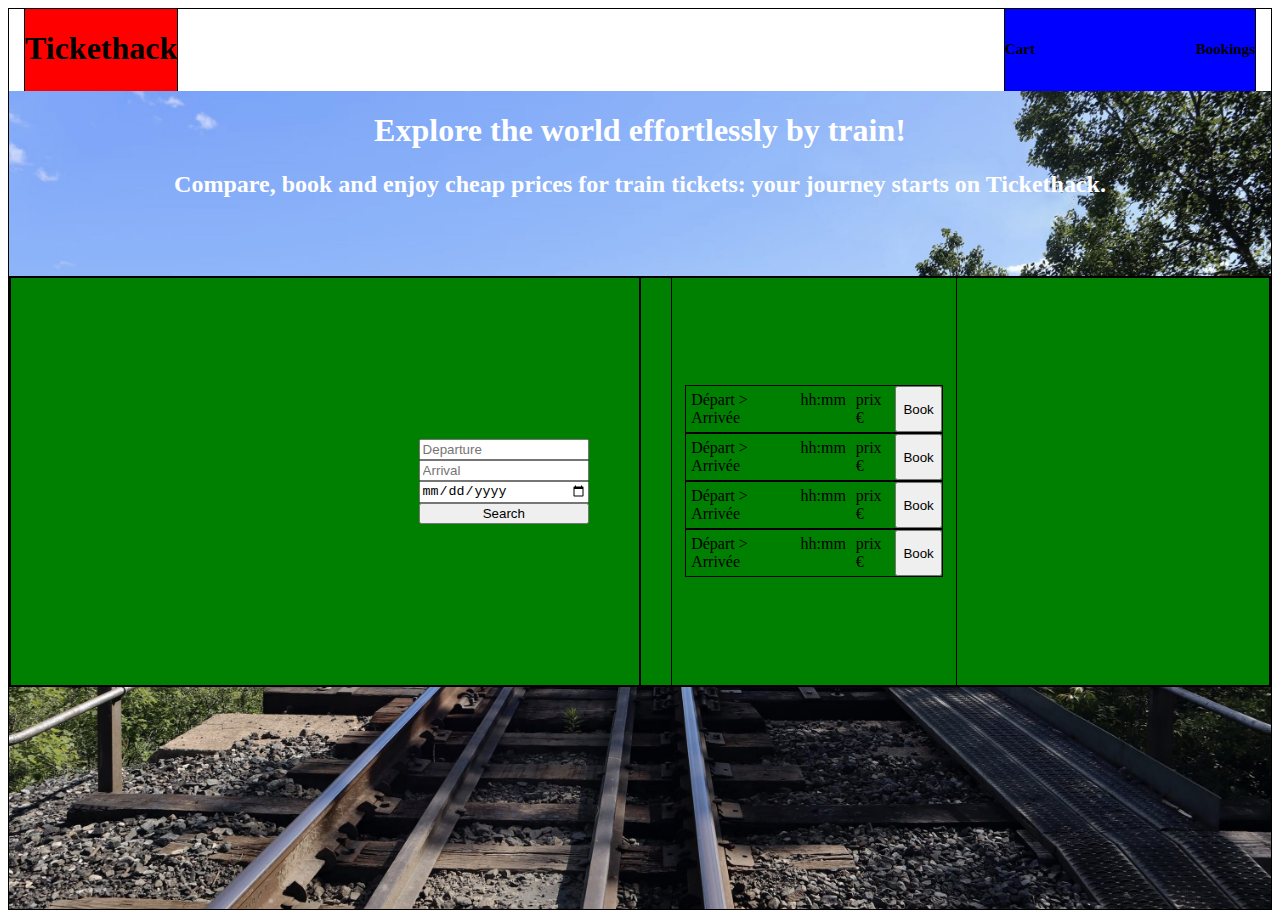
==== index.html @ 11d70c06 "Ajout des conteneurs de recherche et de resultats, avancement du HTML de base" ====
<!DOCTYPE html>
<html lang="en">
<head>
    <meta charset="UTF-8">
    <meta name="viewport" content="width=device-width, initial-scale=1.0">
    <title>Document</title>
    <link rel="stylesheet" href="style.css"/>
    <link href="fonts/FiraSansExtraCondensed-Bold.ttf" rel="fonts">
</head>
<body>
    <header>
        <div id="logo">
            <h1>Tickethack</h1>
        </div>
        <div id="pages">
            <h2 class="onglet">Cart</h2>
            <h2 class="onglet">Bookings</h2>
        </div>
    </header>
    <container>
        <div id="titres">
            <h1>Explore the world effortlessly by train!</h1>
            <h2>Compare, book and enjoy cheap prices for train tickets: your journey starts on Tickethack.</h2>
        </div>
        <div id="columns-container">
            <div id="colonne-gauche">
                <div id="tripSearch">
                    <input id="search-departure" type="text" placeholder="Departure" />
                    <input id="search-arrival" type="text" placeholder="Arrival" />
                    <input id="search-date" type="date"  />
                    <button id="search-button" type="button">Search</button>
                </div>
            </div>
            <div id="colonne-droit">
                <div id="trips-container">
                    <div class="row">
                        <p>Départ > Arrivée</p>
                        <p>hh:mm</p>
                        <p>prix €</p>
                        <button id="book-button" type="button">Book</button>
                    </div>
                    <div class="row">
                        <p>Départ > Arrivée</p>
                        <p>hh:mm</p>
                        <p>prix €</p>
                        <button id="book-button" type="button">Book</button>
                    </div>
                    <div class="row">
                        <p>Départ > Arrivée</p>
                        <p>hh:mm</p>
                        <p>prix €</p>
                        <button id="book-button" type="button">Book</button>
                    </div>
                    <div class="row">
                        <p>Départ > Arrivée</p>
                        <p>hh:mm</p>
                        <p>prix €</p>
                        <button id="book-button" type="button">Book</button>
                    </div>
                </div>
            </div>
        </div>
    </container>
 
    <script src="script.js"></script>
</body>
</html>
---- style.css ----
body {
    display: grid;
    grid-template-rows: repeat(14, 1fr);
    grid-template-columns: repeat(14, 1fr);
    border: 1px solid black;
    height: 100vh;
}

header {
    grid-row-start: 1;
    grid-row-end: 2;
    grid-column-start: 1;
    grid-column-end: 15;
    background-color: white;
    padding: 0 15px;
    display: flex;
    flex-direction: row;
    justify-content: space-between;
    align-items: center;
}

#logo {
    display: flex;
    margin-left: 0px;
    height: 100%;
    border: 1px solid black;
    background-color: red;
    text-align: center;
    justify-content: center;
    font-family: fira
}
.onglet {
    font-size: 15px;
}

#pages {
    display: flex;
    flex-direction: row;
    justify-content: space-between;
    align-items: center;

    margin-right: 0px;
    width: 250px;
    height: 100%;
    border: 1px solid black;
    background-color: blue;
}

container {
    grid-row-start: 2;
    grid-row-end: 15;
    grid-column-start: 1;
    grid-column-end: 15;
    background-image: url('images/background.jpg');
    background-size: cover;
}

#colonne-gauche {
    display: flex;
    justify-content: right;
    align-items: center;
    padding: 0 30px;
    width: 50%;
    border: 1px solid black;
    align-items: right;
}

#colonne-droit {
    display: flex;
    justify-content: left;
    align-items: center;
    padding: 0 30px;
    width: 50%;
    border: 1px solid black;
    align-items: left;
}

#tripSearch {
    width: 30%;
    display: flex;
    margin: 20px;
    flex-direction: column;
}

#trips-container {
    width: 50%;
    height: 100%;
    display: flex;
    flex-direction: column;
    justify-content: center;
    align-items: center;
    border: 1px solid black;
    overflow: scroll;
}

.row {
    width: 90%;
    display: flex;
    flex-direction: row;
    border: 1px solid black;
}

p {
    margin: 5px;
}


#titres {
    height: 20%;
    text-align: center;
    color: white;
}

#columns-container {
    display: flex;
    flex-direction: row;
    height: 50%;
    border: 1px solid black;
    background-color: green;
}
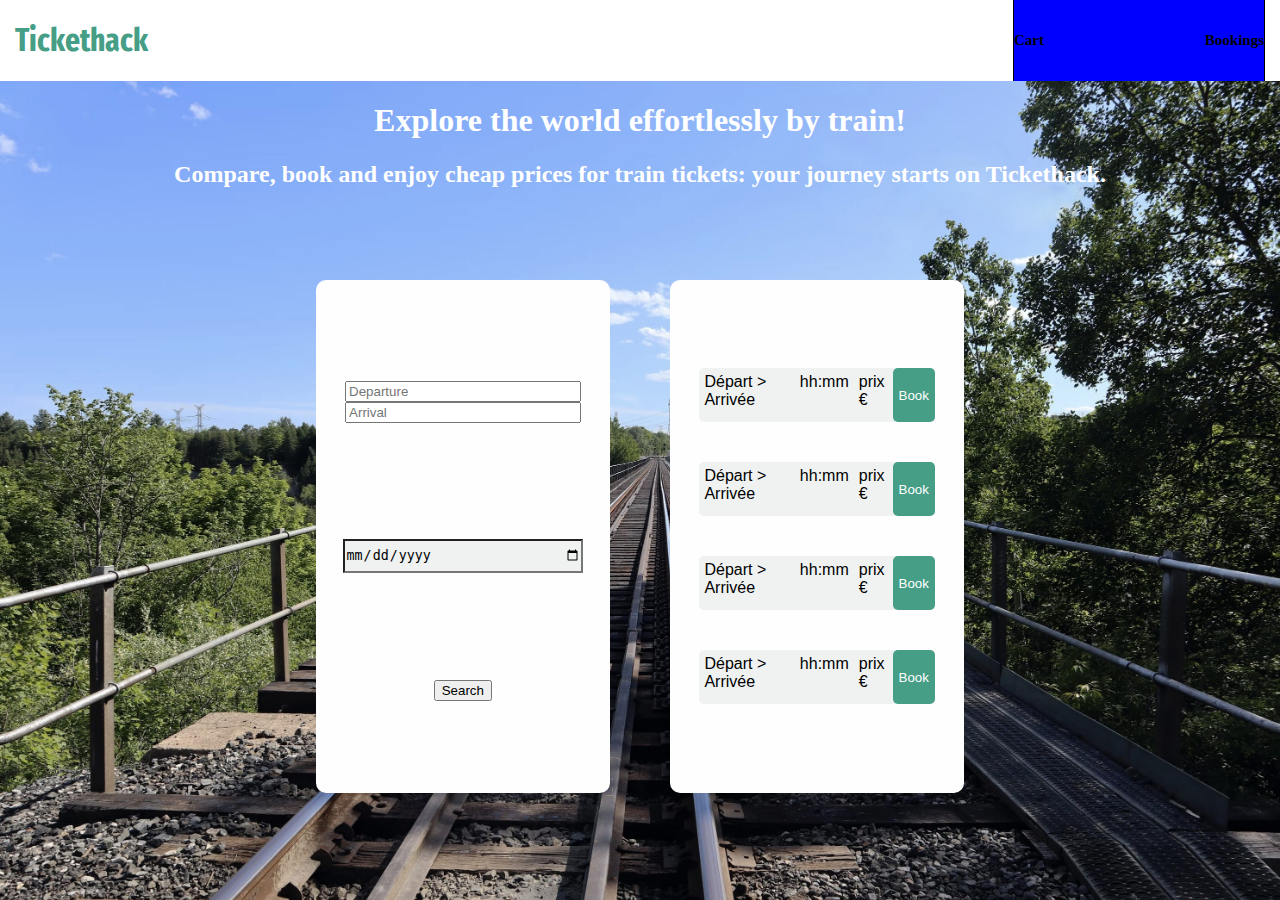
==== commit 56e6879e: "Avancement du CSS et premier réglage du format de date" ====
--- a/index.html
+++ b/index.html
@@ -5,7 +5,6 @@
     <meta name="viewport" content="width=device-width, initial-scale=1.0">
     <title>Document</title>
     <link rel="stylesheet" href="style.css"/>
-    <link href="fonts/FiraSansExtraCondensed-Bold.ttf" rel="fonts">
 </head>
 <body>
     <header>
@@ -24,15 +23,17 @@
         </div>
         <div id="columns-container">
             <div id="colonne-gauche">
-                <div id="tripSearch">
-                    <input id="search-departure" type="text" placeholder="Departure" />
-                    <input id="search-arrival" type="text" placeholder="Arrival" />
-                    <input id="search-date" type="date"  />
+                <div id="tripSearch"  class="boite-blanche">
+                    <div  class="champ">
+                        <input id="search-departure" type="text" placeholder="Departure" />
+                        <input id="search-arrival" type="text" placeholder="Arrival" />
+                    </div>
+                    <input id="search-date" class="champ" type="date" />
                     <button id="search-button" type="button">Search</button>
                 </div>
             </div>
             <div id="colonne-droit">
-                <div id="trips-container">
+                <div id="trips-container" class="boite-blanche">
                     <div class="row">
                         <p>Départ > Arrivée</p>
                         <p>hh:mm</p>
--- a/style.css
+++ b/style.css
@@ -1,8 +1,10 @@
+@import url('https://fonts.googleapis.com/css2?family=Fira+Sans+Extra+Condensed:ital,wght@0,100;0,200;0,300;0,400;0,500;0,600;0,700;0,800;0,900;1,100;1,200;1,300;1,400;1,500;1,600;1,700;1,800;1,900&family=PT+Serif:ital,wght@0,400;0,700;1,400;1,700&family=Space+Mono&display=swap');
+
 body {
+    margin: auto;
     display: grid;
     grid-template-rows: repeat(14, 1fr);
     grid-template-columns: repeat(14, 1fr);
-    border: 1px solid black;
     height: 100vh;
 }
 
@@ -23,11 +25,11 @@
     display: flex;
     margin-left: 0px;
     height: 100%;
-    border: 1px solid black;
-    background-color: red;
     text-align: center;
     justify-content: center;
-    font-family: fira
+    font-family: "Fira Sans Extra Condensed";
+    font-style: normal;
+    color: #459e85;
 }
 .onglet {
     font-size: 15px;
@@ -61,7 +63,6 @@
     align-items: center;
     padding: 0 30px;
     width: 50%;
-    border: 1px solid black;
     align-items: right;
 }
 
@@ -71,37 +72,62 @@
     align-items: center;
     padding: 0 30px;
     width: 50%;
-    border: 1px solid black;
     align-items: left;
 }
 
 #tripSearch {
-    width: 30%;
+    justify-content: space-evenly;
+    flex-direction: column;
+    background-color: #fefefe;
+}
+
+.champ {
     display: flex;
-    margin: 20px;
     flex-direction: column;
+    justify-content: center;
+    margin: 15px;
+    width: 80%;
+    height: 30px;
+    background-color: #eff2f1;
 }
 
 #trips-container {
-    width: 50%;
-    height: 100%;
+    
+    background-color: #fefefe;
+    overflow: auto;
+}
+
+.boite-blanche {
+    width: 23vw;
+    height: 57vh;
     display: flex;
     flex-direction: column;
     justify-content: center;
     align-items: center;
-    border: 1px solid black;
-    overflow: scroll;
+    border-radius: 10px;
 }
 
 .row {
-    width: 90%;
+    width: 80%;
+    height: 6vh;
+    margin: 20px;
     display: flex;
+    border-radius: 5px;
+    justify-content: space-between;
     flex-direction: row;
-    border: 1px solid black;
+    background-color: #eff2f1;
+    font-family:Verdana, Geneva, Tahoma, sans-serif;
 }
 
 p {
     margin: 5px;
+}
+
+#book-button {
+    border-radius: 5px;
+    background-color: #459e85;
+    color: white;
+    border: 0px;
 }
 
 
@@ -114,9 +140,7 @@
 #columns-container {
     display: flex;
     flex-direction: row;
-    height: 50%;
-    border: 1px solid black;
-    background-color: green;
+    height: 60vh;
 }
 
 
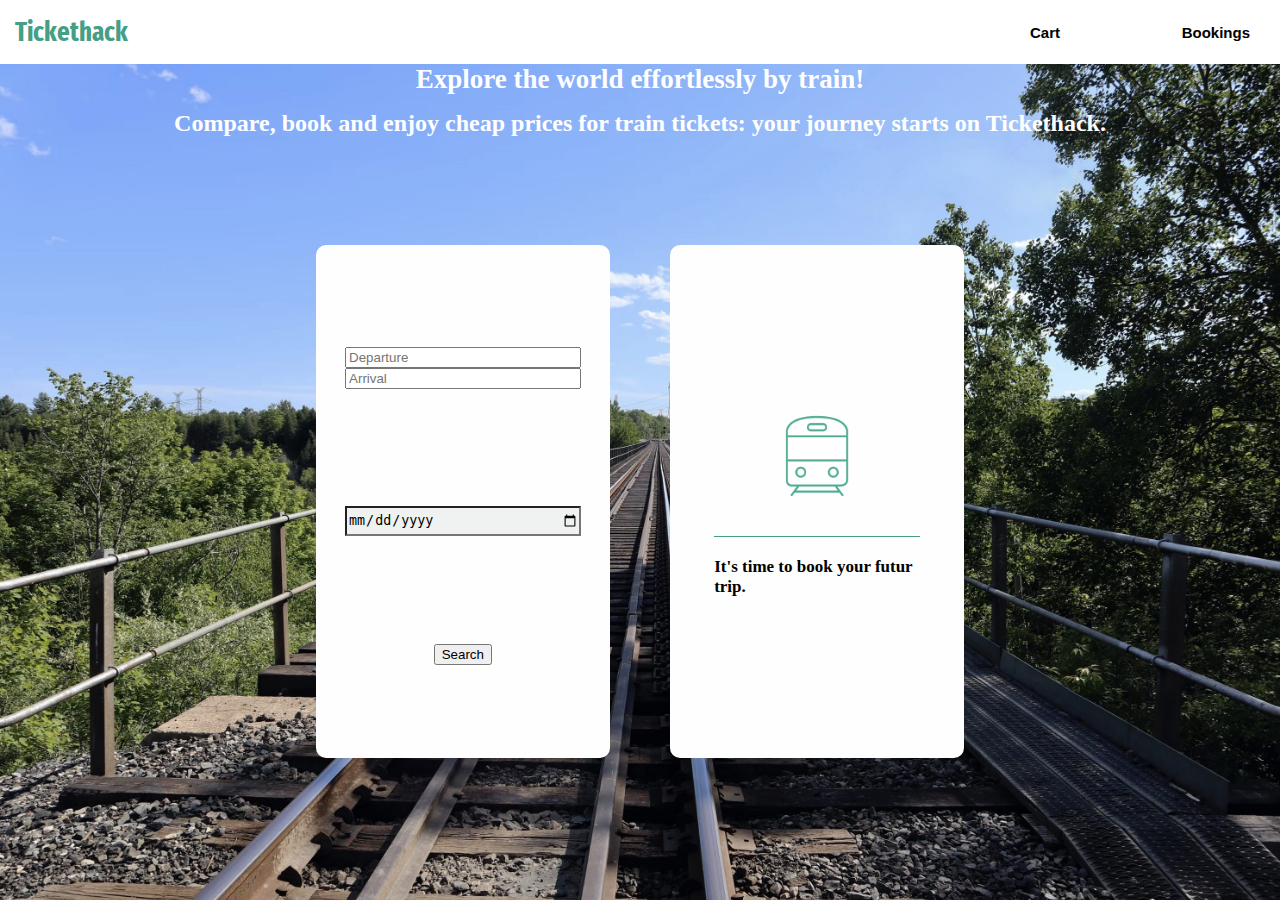
==== commit b377d3cd: "Finitions CSS page accueil" ====
--- a/index.html
+++ b/index.html
@@ -34,30 +34,8 @@
             </div>
             <div id="colonne-droit">
                 <div id="trips-container" class="boite-blanche">
-                    <div class="row">
-                        <p>Départ > Arrivée</p>
-                        <p>hh:mm</p>
-                        <p>prix €</p>
-                        <button id="book-button" type="button">Book</button>
-                    </div>
-                    <div class="row">
-                        <p>Départ > Arrivée</p>
-                        <p>hh:mm</p>
-                        <p>prix €</p>
-                        <button id="book-button" type="button">Book</button>
-                    </div>
-                    <div class="row">
-                        <p>Départ > Arrivée</p>
-                        <p>hh:mm</p>
-                        <p>prix €</p>
-                        <button id="book-button" type="button">Book</button>
-                    </div>
-                    <div class="row">
-                        <p>Départ > Arrivée</p>
-                        <p>hh:mm</p>
-                        <p>prix €</p>
-                        <button id="book-button" type="button">Book</button>
-                    </div>
+                    <img id="image-train" src="images/train.png"/>
+                    <h2 id="phrase-train">It's time to book your futur trip.</h2>
                 </div>
             </div>
         </div>
--- a/style.css
+++ b/style.css
@@ -1,3 +1,4 @@
+
 @import url('https://fonts.googleapis.com/css2?family=Fira+Sans+Extra+Condensed:ital,wght@0,100;0,200;0,300;0,400;0,500;0,600;0,700;0,800;0,900;1,100;1,200;1,300;1,400;1,500;1,600;1,700;1,800;1,900&family=PT+Serif:ital,wght@0,400;0,700;1,400;1,700&family=Space+Mono&display=swap');
 
 body {
@@ -8,13 +9,17 @@
     height: 100vh;
 }
 
+*{
+    box-sizing: border-box;
+}
+
 header {
     grid-row-start: 1;
     grid-row-end: 2;
     grid-column-start: 1;
     grid-column-end: 15;
     background-color: white;
-    padding: 0 15px;
+    padding: 5px 15px;
     display: flex;
     flex-direction: row;
     justify-content: space-between;
@@ -40,12 +45,19 @@
     flex-direction: row;
     justify-content: space-between;
     align-items: center;
-
     margin-right: 0px;
     width: 250px;
     height: 100%;
-    border: 1px solid black;
-    background-color: blue;
+    font-family: 'Lucida Sans', 'Lucida Sans Regular', 'Lucida Grande', 'Lucida Sans Unicode', Geneva, Verdana, sans-serif;
+}
+
+h1 {
+    font-size: 27px;
+    margin: auto;
+}
+
+h2 {
+    margin: 15px;
 }
 
 container {
@@ -92,9 +104,23 @@
 }
 
 #trips-container {
-    
+    display: flex;
+    flex-direction: column;
     background-color: #fefefe;
     overflow: auto;
+}
+
+#phrase-train {
+    width: 70%;
+    border-top: 1px solid #459e85;
+    padding-top: 20px;
+    font-size: 17px;
+}
+
+#image-train {
+    width: 100px;
+    height: 100px;
+    margin: 15px;
 }
 
 .boite-blanche {
@@ -117,6 +143,7 @@
     flex-direction: row;
     background-color: #eff2f1;
     font-family:Verdana, Geneva, Tahoma, sans-serif;
+    font-size: 10px;
 }
 
 p {
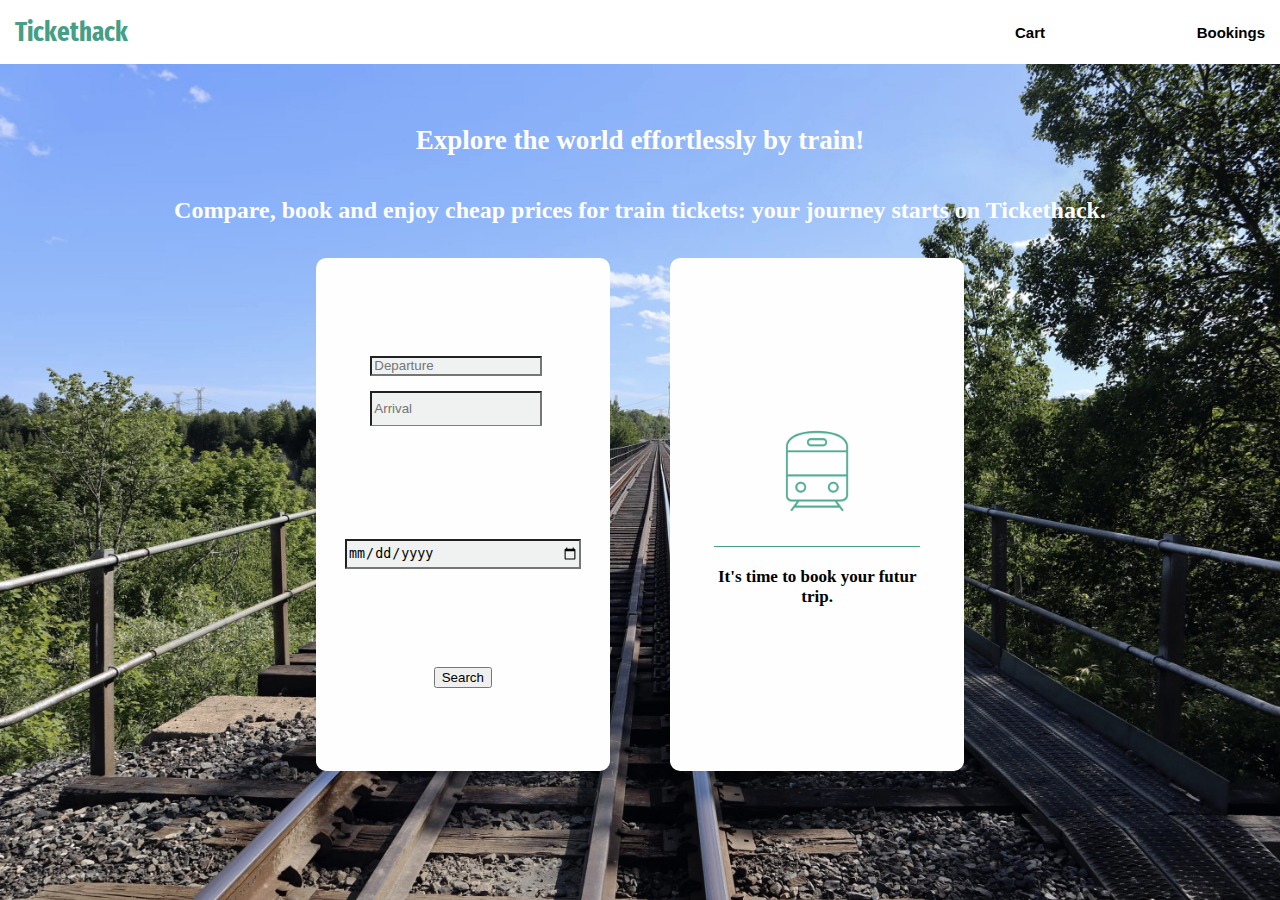
==== commit c12f28cc: "Derniers ajouts peu significatifs" ====
--- a/index.html
+++ b/index.html
@@ -24,9 +24,9 @@
         <div id="columns-container">
             <div id="colonne-gauche">
                 <div id="tripSearch"  class="boite-blanche">
-                    <div  class="champ">
-                        <input id="search-departure" type="text" placeholder="Departure" />
-                        <input id="search-arrival" type="text" placeholder="Arrival" />
+                    <div>
+                        <input id="search-departure" class="champ" type="text" placeholder="Departure" />
+                        <input id="search-arrival" class="champ" type="text" placeholder="Arrival" />
                     </div>
                     <input id="search-date" class="champ" type="date" />
                     <button id="search-button" type="button">Search</button>
--- a/style.css
+++ b/style.css
@@ -19,7 +19,7 @@
     grid-column-start: 1;
     grid-column-end: 15;
     background-color: white;
-    padding: 5px 15px;
+    padding: 10px 15px;
     display: flex;
     flex-direction: row;
     justify-content: space-between;
@@ -57,7 +57,8 @@
 }
 
 h2 {
-    margin: 15px;
+    margin: 0;
+    text-align: center;
 }
 
 container {
@@ -78,6 +79,15 @@
     align-items: right;
 }
 
+#search-departure {
+    height: 20px;
+}
+
+#search-arrival {
+    height: 35px;
+    border-bottom: 1px solid grey;
+}
+
 #colonne-droit {
     display: flex;
     justify-content: left;
@@ -88,9 +98,11 @@
 }
 
 #tripSearch {
+    display: flex;
+    flex-direction: column;
+    justify-content: center;
+    align-items: center;
     justify-content: space-evenly;
-    flex-direction: column;
-    background-color: #fefefe;
 }
 
 .champ {
@@ -106,7 +118,8 @@
 #trips-container {
     display: flex;
     flex-direction: column;
-    background-color: #fefefe;
+    justify-content: center;
+    align-items: center;
     overflow: auto;
 }
 
@@ -120,30 +133,28 @@
 #image-train {
     width: 100px;
     height: 100px;
-    margin: 15px;
+    margin-bottom: 25px;
 }
 
 .boite-blanche {
     width: 23vw;
     height: 57vh;
-    display: flex;
-    flex-direction: column;
-    justify-content: center;
-    align-items: center;
     border-radius: 10px;
+    background-color: #fefefe;
 }
 
 .row {
     width: 80%;
-    height: 6vh;
-    margin: 20px;
+    height: 8vh;
+    margin: 10px;
+    padding: 10px;
     display: flex;
     border-radius: 5px;
     justify-content: space-between;
     flex-direction: row;
     background-color: #eff2f1;
-    font-family:Verdana, Geneva, Tahoma, sans-serif;
-    font-size: 10px;
+    font-family: sans-serif;
+    font-size: 12px;
 }
 
 p {
@@ -159,9 +170,13 @@
 
 
 #titres {
-    height: 20%;
+    display: flex;
+    flex-direction: column;
+    justify-content: space-between;
+    height: 20vh;
     text-align: center;
     color: white;
+    padding: 20px;
 }
 
 #columns-container {
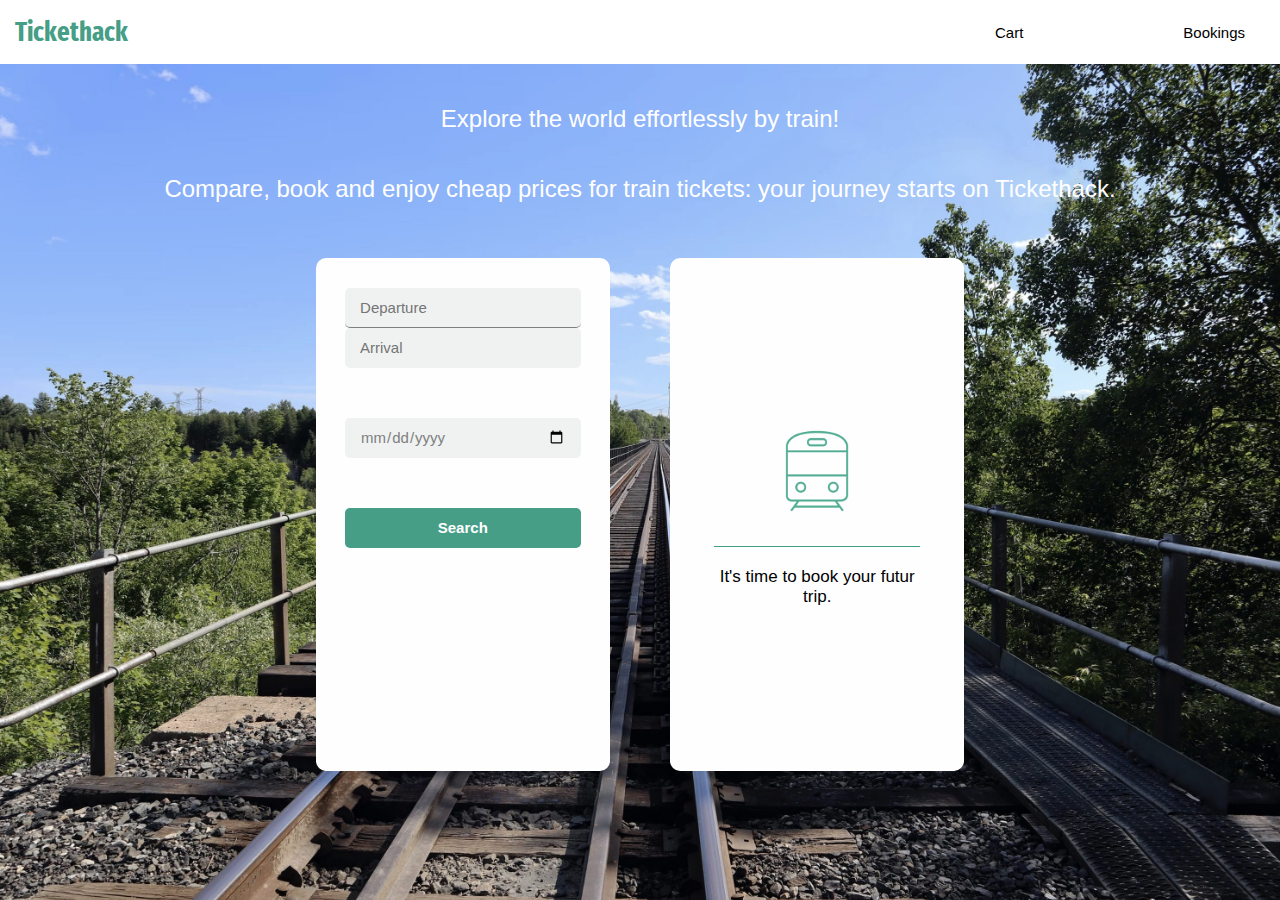
==== commit 09912df7: "Ajout des animations de survol + eventListener pour le bouton book" ====
--- a/index.html
+++ b/index.html
@@ -18,18 +18,16 @@
     </header>
     <container>
         <div id="titres">
-            <h1>Explore the world effortlessly by train!</h1>
+            <h2>Explore the world effortlessly by train!</h2>
             <h2>Compare, book and enjoy cheap prices for train tickets: your journey starts on Tickethack.</h2>
         </div>
         <div id="columns-container">
             <div id="colonne-gauche">
                 <div id="tripSearch"  class="boite-blanche">
-                    <div>
-                        <input id="search-departure" class="champ" type="text" placeholder="Departure" />
-                        <input id="search-arrival" class="champ" type="text" placeholder="Arrival" />
-                    </div>
-                    <input id="search-date" class="champ" type="date" />
-                    <button id="search-button" type="button">Search</button>
+                    <input id="search-departure" class="champ input" type="text" placeholder="Departure" />
+                    <input id="search-arrival" class="champ input" type="text" placeholder="Arrival" />
+                    <input id="search-date" class="champ input" type="date" />
+                    <button id="search-button" class="champ" type="button">Search</button>
                 </div>
             </div>
             <div id="colonne-droit">
--- a/style.css
+++ b/style.css
@@ -45,7 +45,7 @@
     flex-direction: row;
     justify-content: space-between;
     align-items: center;
-    margin-right: 0px;
+    margin-right: 20px;
     width: 250px;
     height: 100%;
     font-family: 'Lucida Sans', 'Lucida Sans Regular', 'Lucida Grande', 'Lucida Sans Unicode', Geneva, Verdana, sans-serif;
@@ -59,6 +59,8 @@
 h2 {
     margin: 0;
     text-align: center;
+    font-family: 'Trebuchet MS', 'Lucida Sans Unicode', 'Lucida Grande', 'Lucida Sans', Arial, sans-serif;
+    font-weight: 400;
 }
 
 container {
@@ -80,12 +82,23 @@
 }
 
 #search-departure {
-    height: 20px;
+    border-bottom: 1px solid grey;
 }
 
 #search-arrival {
-    height: 35px;
-    border-bottom: 1px solid grey;
+    margin-bottom: 50px;
+}
+
+#search-button {
+    background-color: #459e85;
+    color: white;
+    margin-top: 50px;
+    font-weight: bold;
+}
+
+#search-button:hover {
+    background-color: #79d4bb;
+    cursor: pointer;
 }
 
 #colonne-droit {
@@ -100,27 +113,47 @@
 #tripSearch {
     display: flex;
     flex-direction: column;
+    padding: 30px 0;
+    justify-content: top;
+    align-items: center;
+}
+
+.champ {
+    display: flex;
+    flex-direction: column;
     justify-content: center;
-    align-items: center;
-    justify-content: space-evenly;
-}
-
-.champ {
+    width: 80%;
+    height: 40px;
+    padding: 15px;
+    background-color: #eff2f1;
+    border: 0;
+    border-radius: 5px;
+    font-family: 'Trebuchet MS', 'Lucida Sans Unicode', 'Lucida Grande', 'Lucida Sans', Arial, sans-serif;
+    font-size: 15px;
+    color: grey
+}
+
+.input:hover {
+    background-color: rgb(218, 218, 218);
+}
+
+.input:focus {
+    background-color: rgb(218, 218, 218);
+    border: 2px solid;
+    border-color: blue;
+}
+
+#trips-container {
     display: flex;
     flex-direction: column;
     justify-content: center;
-    margin: 15px;
-    width: 80%;
-    height: 30px;
-    background-color: #eff2f1;
-}
-
-#trips-container {
-    display: flex;
-    flex-direction: column;
-    justify-content: center;
     align-items: center;
     overflow: auto;
+}
+
+#book-button:hover {
+    cursor: pointer;
+    background-color: #79d4bb;
 }
 
 #phrase-train {
@@ -172,11 +205,12 @@
 #titres {
     display: flex;
     flex-direction: column;
-    justify-content: space-between;
+    justify-content: space-around;
     height: 20vh;
     text-align: center;
     color: white;
     padding: 20px;
+    font-family: "Space Mono";
 }
 
 #columns-container {
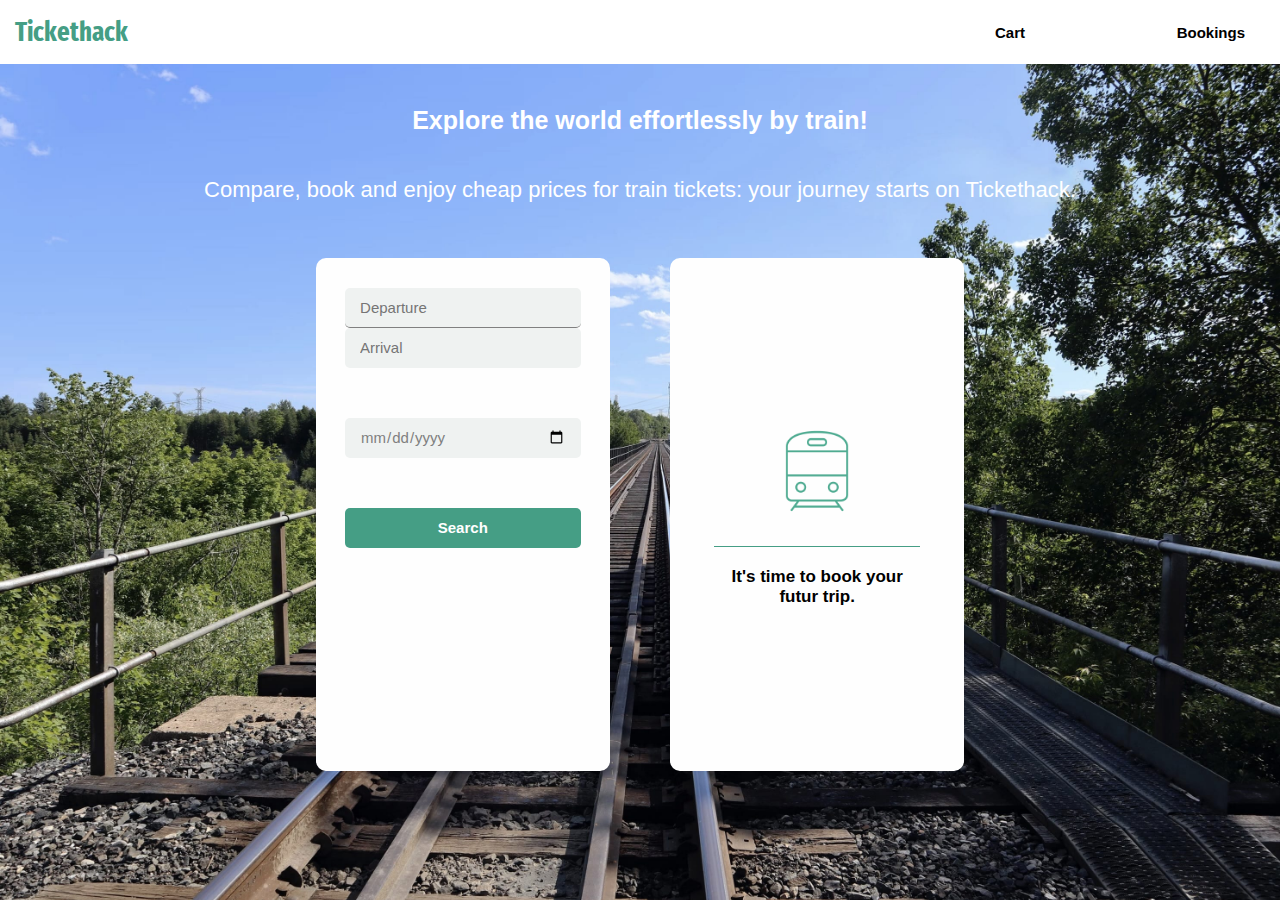
==== commit 90ff70c4: "script.js : Récupération de l'ID du trajet au clic sur le bouton Book" ====
--- a/index.html
+++ b/index.html
@@ -3,7 +3,7 @@
 <head>
     <meta charset="UTF-8">
     <meta name="viewport" content="width=device-width, initial-scale=1.0">
-    <title>Document</title>
+    <title>Tickethack | Home</title>
     <link rel="stylesheet" href="style.css"/>
 </head>
 <body>
@@ -19,7 +19,7 @@
     <container>
         <div id="titres">
             <h2>Explore the world effortlessly by train!</h2>
-            <h2>Compare, book and enjoy cheap prices for train tickets: your journey starts on Tickethack.</h2>
+            <h2 id="sentence2">Compare, book and enjoy cheap prices for train tickets: your journey starts on Tickethack.</h2>
         </div>
         <div id="columns-container">
             <div id="colonne-gauche">
--- a/style.css
+++ b/style.css
@@ -57,10 +57,16 @@
 }
 
 h2 {
+    font-size: 25px;
     margin: 0;
     text-align: center;
     font-family: 'Trebuchet MS', 'Lucida Sans Unicode', 'Lucida Grande', 'Lucida Sans', Arial, sans-serif;
-    font-weight: 400;
+    font-style: bold;
+}
+
+#sentence2 {
+    font-size: 22px;
+    font-weight: 200;
 }
 
 container {
@@ -174,24 +180,25 @@
     height: 57vh;
     border-radius: 10px;
     background-color: #fefefe;
+    overflow: auto;
 }
 
 .row {
-    width: 80%;
-    height: 8vh;
+    width: 85%;
+    height: 45px;
     margin: 10px;
-    padding: 10px;
+    padding: 10px 4px;
     display: flex;
     border-radius: 5px;
-    justify-content: space-between;
+    justify-content: space-around;
     flex-direction: row;
     background-color: #eff2f1;
-    font-family: sans-serif;
-    font-size: 12px;
+    font-family: 'Trebuchet MS';
+    font-size: 13px;
 }
 
 p {
-    margin: 5px;
+    margin: 0 8px;
 }
 
 #book-button {
@@ -199,6 +206,7 @@
     background-color: #459e85;
     color: white;
     border: 0px;
+    display: block;
 }
 
 
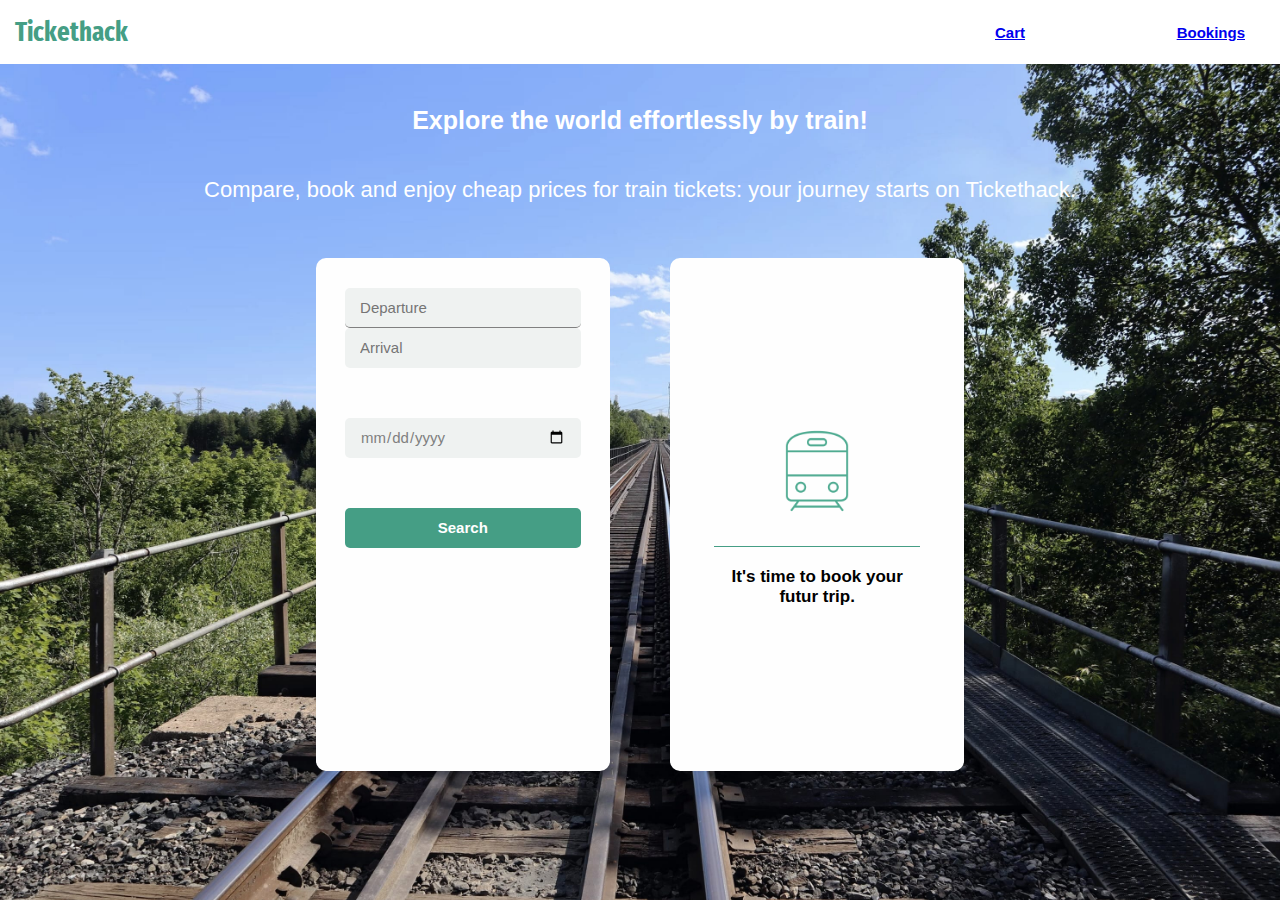
==== commit 8d2c9c24: "cart and booking pages links" ====
--- a/index.html
+++ b/index.html
@@ -12,8 +12,12 @@
             <h1>Tickethack</h1>
         </div>
         <div id="pages">
-            <h2 class="onglet">Cart</h2>
-            <h2 class="onglet">Bookings</h2>
+            <a href="cart.html">
+                <h2 class="onglet">Cart</h2>
+            </a>
+            <a href="booking.html">
+                <h2 class="onglet">Bookings</h2>
+            </a>
         </div>
     </header>
     <container>
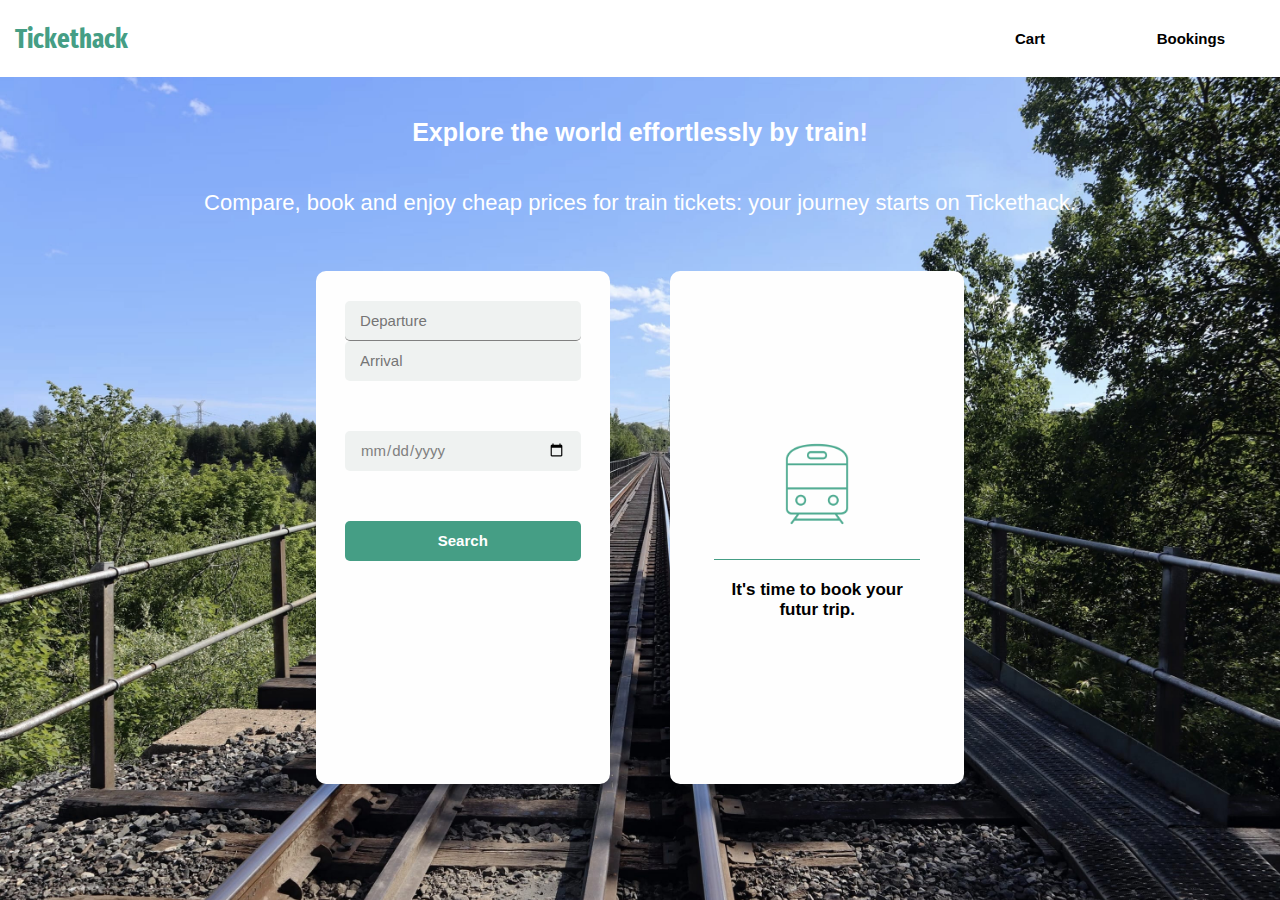
==== commit d352b65a: "Correctif liens + fix message no tickets" ====
--- a/index.html
+++ b/index.html
@@ -8,16 +8,12 @@
 </head>
 <body>
     <header>
-        <div id="logo">
-            <h1>Tickethack</h1>
+        <div>
+            <a href="index.html"><h1 id="logo">Tickethack</h1></a>
         </div>
         <div id="pages">
-            <a href="cart.html">
-                <h2 class="onglet">Cart</h2>
-            </a>
-            <a href="booking.html">
-                <h2 class="onglet">Bookings</h2>
-            </a>
+            <a href="cart.html"><h2 class="onglet">Cart</h2></a>
+            <a href="booking.html"><h2 class="onglet">Bookings</h2></a>
         </div>
     </header>
     <container>
--- a/style.css
+++ b/style.css
@@ -36,8 +36,15 @@
     font-style: normal;
     color: #459e85;
 }
+
 .onglet {
+    margin: 20px;
     font-size: 15px;
+}
+
+a, a:visited {
+    color: black;
+    text-decoration: none;
 }
 
 #pages {
